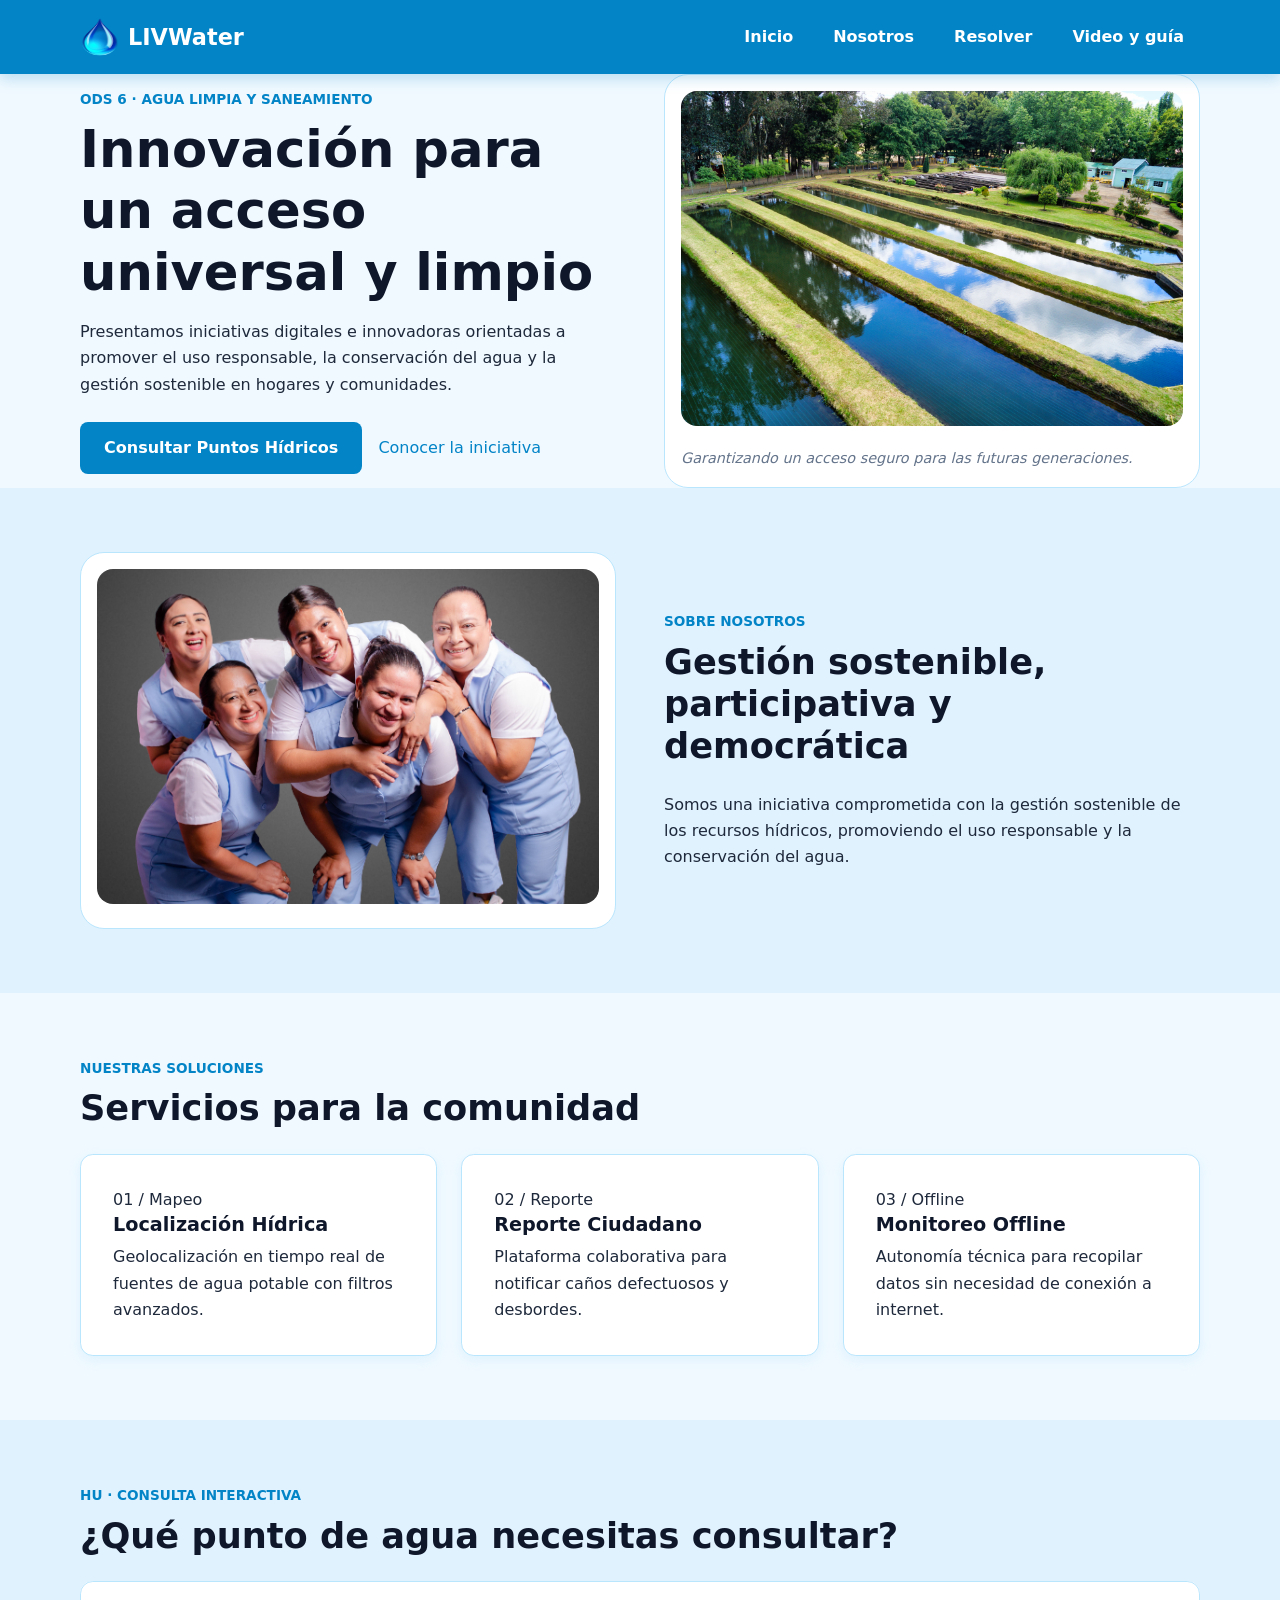
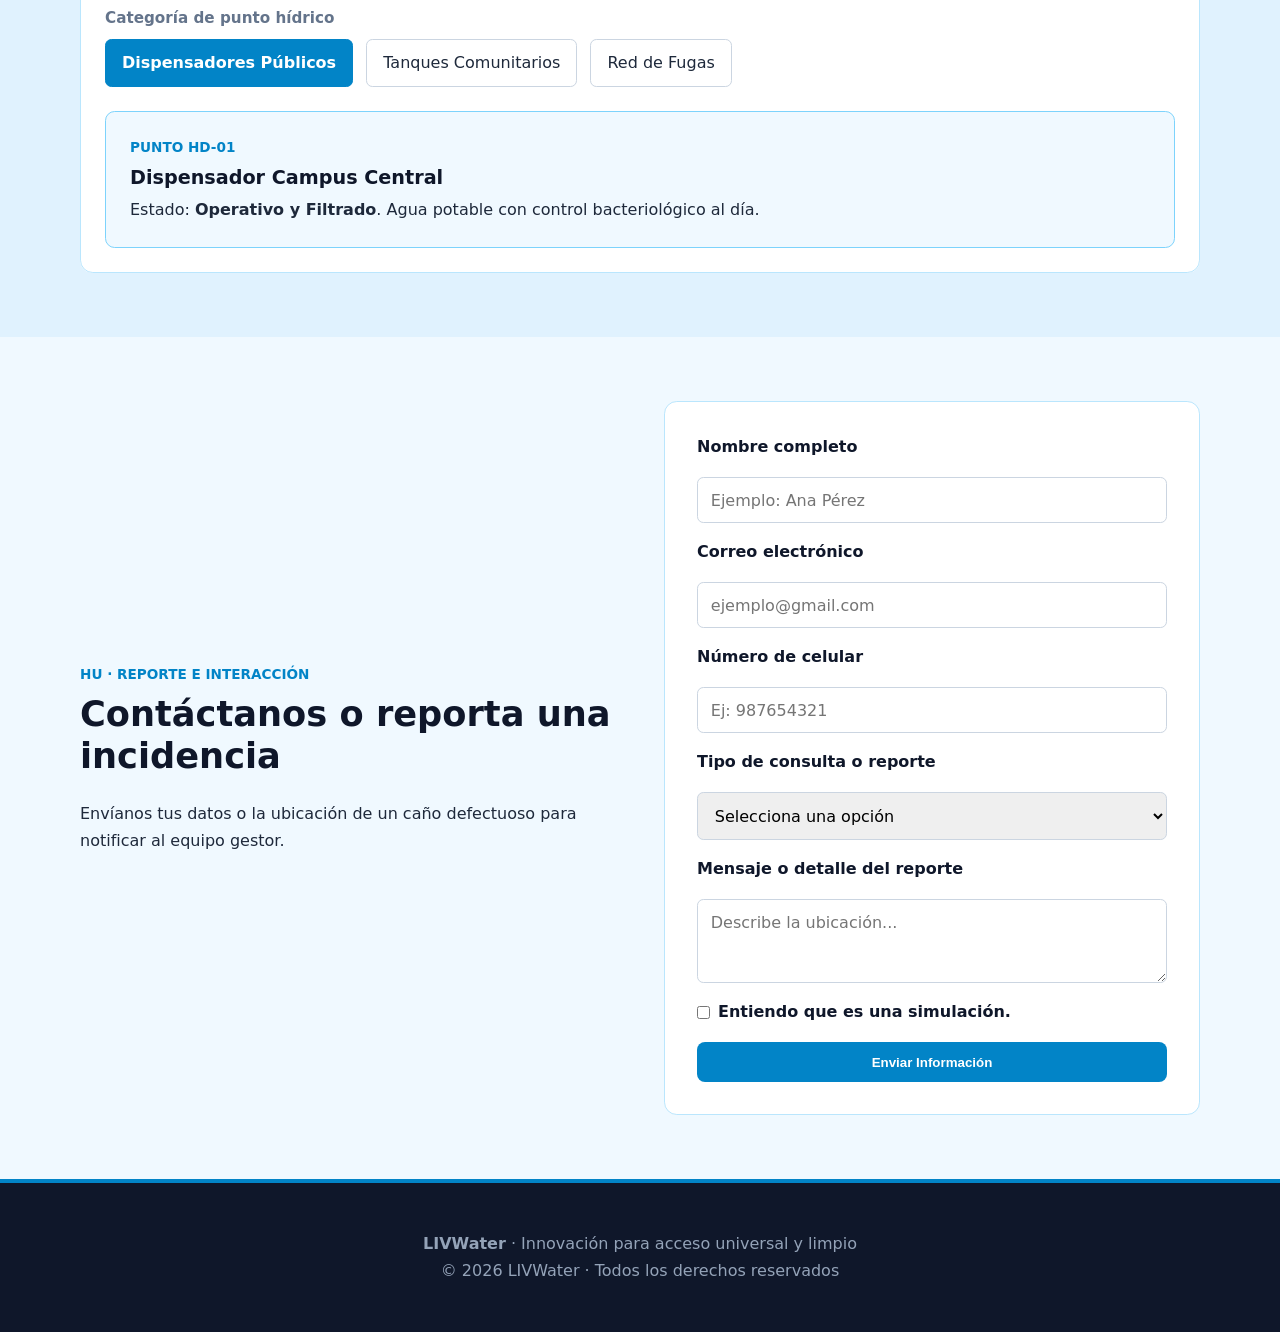
==== index.html @ 2efbfa0b "initial commit" ====
<!DOCTYPE html>
<html lang="es">
<head>
  <meta charset="UTF-8">
  <meta name="viewport" content="width=device-width, initial-scale=1.0">
  <title>Inicio | LIVWater</title>
  <link rel="stylesheet" href="css/estilos.css">
  <link rel="icon" type="image/svg+xml" href="iconos/favicon.svg">
</head>
<body>
<a class="saltar" href="#contenido">Saltar al contenido</a>

<!-- ENCABEZADO CON NAVEGACIÓN Y MENÚ HAMBURGUESA -->
<header class="cabecera">
  <div class="contenedor barra">
    <a class="marca" href="index.html">
      <img src="imagenes/LIVWaterLogo.png" alt="Logotipo de LIVWater" width="42" height="42">LIVWater
    </a>
    
    <!-- Controles para el menú móvil -->
    <input type="checkbox" id="menu-toggle" class="menu-toggle">
    <label for="menu-toggle" class="menu-icono" aria-label="Abrir menú">&#9776;</label>

    <nav aria-label="Navegación principal" class="nav-principal">
      <ul class="menu">
        <li><a href="#inicio">Inicio</a></li>
        <li><a href="#nosotros">Nosotros</a></li>
        <li>
          <details class="desplegable">
            <summary>Resolver</summary>
            <ul class="submenu">
              <li><a href="#servicios">Servicios</a></li>
              <li><a href="#orientador">Consultar Puntos</a></li>
              <li><a href="#contacto">Reportar Fuga</a></li>
            </ul>
          </details>
        </li>
        <li><a href="recursos.html">Video y guía</a></li>
      </ul>
    </nav>
  </div>
</header>

<main id="contenido">
  <!-- SECCIÓN HERO -->
  <section id="inicio" class="hero contenedor dos-columnas" aria-labelledby="titulo">
    <div class="texto-hero">
      <p class="etiqueta">ODS 6 · Agua limpia y saneamiento</p>
      <h1 id="titulo">Innovación para un acceso universal y limpio</h1>
      <p>Presentamos iniciativas digitales e innovadoras orientadas a promover el uso responsable, la conservación del agua y la gestión sostenible en hogares y comunidades.</p>
      <div class="acciones-hero">
        <a class="boton" href="#orientador">Consultar Puntos Hídricos</a>
        <a class="enlace" href="recursos.html">Conocer la iniciativa</a>
      </div>
    </div>
    <figure class="postal">
      <!-- Fallback implementado en CSS por si la imagen no carga -->
      <img class="foto" src="imagenes/ConservacionAgua.jpg" alt="Conservación y uso responsable del agua" width="1000" height="667" loading="lazy">
      <figcaption>Garantizando un acceso seguro para las futuras generaciones.</figcaption>
    </figure>
  </section>

  <!-- SECCIÓN QUIÉNES SOMOS -->
  <section id="nosotros" class="seccion fondo">
    <div class="contenedor dos-columnas">
      <figure class="postal">
        <img class="foto" src="imagenes/Equipo.jpg" alt="Equipo de trabajo en comunidad" width="1000" height="667" loading="lazy">
      </figure>
      <div>
        <p class="etiqueta">Sobre nosotros</p>
        <h2>Gestión sostenible, participativa y democrática</h2>
        <p>Somos una iniciativa comprometida con la gestión sostenible de los recursos hídricos, promoviendo el uso responsable y la conservación del agua.</p>
      </div>
    </div>
  </section>

  <!-- SECCIÓN SERVICIOS -->
  <section id="servicios" class="seccion contenedor">
    <p class="etiqueta">Nuestras soluciones</p>
    <h2>Servicios para la comunidad</h2>
    <div class="tarjetas">
      <article class="tarjeta">
        <span class="numero">01 / Mapeo</span>
        <h3>Localización Hídrica</h3>
        <p>Geolocalización en tiempo real de fuentes de agua potable con filtros avanzados.</p>
      </article>
      <article class="tarjeta">
        <span class="numero">02 / Reporte</span>
        <h3>Reporte Ciudadano</h3>
        <p>Plataforma colaborativa para notificar caños defectuosos y desbordes.</p>
      </article>
      <article class="tarjeta">
        <span class="numero">03 / Offline</span>
        <h3>Monitoreo Offline</h3>
        <p>Autonomía técnica para recopilar datos sin necesidad de conexión a internet.</p>
      </article>
    </div>
  </section>

  <!-- SECCIÓN INTERACTIVA -->
  <section id="orientador" class="seccion fondo">
    <div class="contenedor">
      <p class="etiqueta">HU · Consulta interactiva</p>
      <h2>¿Qué punto de agua necesitas consultar?</h2>
      <fieldset class="orientador">
        
        <div>
          <legend>Categoría de punto hídrico</legend>
        </div>
        
        <input type="radio" name="objeto" id="mochila" value="dispensadores" checked>
        <label for="mochila">Dispensadores Públicos</label>
        
        <input type="radio" name="objeto" id="libreta" value="tanques">
        <label for="libreta">Tanques Comunitarios</label>
        
        <input type="radio" name="objeto" id="abrigo" value="red">
        <label for="abrigo">Red de Fugas</label>

        <div class="resultados">
          <div class="respuesta mochila">
            <p class="etiqueta">Punto HD-01</p>
            <h3>Dispensador Campus Central</h3>
            <p>Estado: <strong>Operativo y Filtrado</strong>. Agua potable con control bacteriológico al día.</p>
          </div>
          <div class="respuesta libreta">
            <p class="etiqueta">Punto HD-02</p>
            <h3>Tanque Comunitario Sector 3</h3>
            <p>Estado: <strong>Abastecido al 85%</strong>. Mantenimiento programado para fin de mes.</p>
          </div>
          <div class="respuesta abrigo">
            <p class="etiqueta">Punto HD-03</p>
            <h3>Reporte de Incidencia en Red</h3>
            <p>Estado: <strong>Fuga Menor Detectada</strong>. Cuadrilla notificada para reparación.</p>
          </div>
        </div>
      </fieldset>
    </div>
  </section>

  <!-- SECCIÓN FORMULARIO -->
  <section id="contacto" class="seccion contenedor">
    <div class="dos-columnas">
      <div>
        <p class="etiqueta">HU · Reporte e interacción</p>
        <h2>Contáctanos o reporta una incidencia</h2>
        <p>Envíanos tus datos o la ubicación de un caño defectuoso para notificar al equipo gestor.</p>
      </div>
      <form id="formularioContacto" action="confirmacion.html" method="get" class="formulario">
        <label for="nombre">Nombre completo</label>
        <input id="nombre" name="nombre" type="text" required maxlength="60" placeholder="Ejemplo: Ana Pérez">
        
        <label for="correo">Correo electrónico</label>
        <input id="correo" name="correo" type="email" required placeholder="ejemplo@gmail.com">
        
        <label for="tel">Número de celular</label>
        <input id="tel" name="tel" type="tel" required placeholder="Ej: 987654321">
        
        <label for="actividad">Tipo de consulta o reporte</label>
        <select id="actividad" name="actividad" required>
          <option value="">Selecciona una opción</option>
          <option value="fuga">Reportar fuga de agua</option>
          <option value="consulta">Consultar punto hídrico</option>
        </select>
        
        <label for="detalle">Mensaje o detalle del reporte</label>
        <textarea id="detalle" name="detalle" required minlength="8" maxlength="240" rows="3" placeholder="Describe la ubicación..."></textarea>
        
        <div class="casilla-aceptar">
          <input id="acepto" name="acepto" type="checkbox" required> 
          <label for="acepto">Entiendo que es una simulación.</label>
        </div>
        
        <button type="submit" class="boton">Enviar Información</button>
      </form>
    </div>
  </section>
</main>

<footer class="pie">
  <div class="contenedor">
    <p><strong>LIVWater</strong> · Innovación para acceso universal y limpio</p>
    <p>© 2026 LIVWater · Todos los derechos reservados</p>
  </div>
</footer>

<script src="js/main.js"></script>
</body>
</html>
---- css/estilos.css ----
/* ==========================================================================
   RESET Y VARIABLES BASE
   ========================================================================== */
* { 
  box-sizing: border-box; 
  margin: 0;
  padding: 0;
}

body { 
  font-family: system-ui, -apple-system, "Segoe UI", Roboto, sans-serif; 
  color: #1e293b; 
  background: #f0f9ff; 
  line-height: 1.65; 
  overflow-x: hidden; 
}

h1, h2, h3 { line-height: 1.2; color: #0f172a; }
h1 { font-size: clamp(2rem, 4vw, 3.2rem); margin-bottom: 1rem; font-weight: 800; }
h2 { font-size: clamp(1.6rem, 3vw, 2.2rem); margin-bottom: 1.5rem; font-weight: 700; }
h3 { font-size: 1.2rem; margin-bottom: 0.5rem; }

a { color: #0284c7; text-decoration: none; }
a:hover { color: #0369a1; text-decoration: underline; }

.contenedor { 
  width: 90%; 
  max-width: 1120px; 
  margin: 0 auto; 
}

.seccion { padding: 4rem 0; }
.fondo { background: #e0f2fe; }
.etiqueta { font-weight: bold; color: #0284c7; text-transform: uppercase; font-size: 0.85rem; display: block; margin-bottom: 0.5rem;}

/* ==========================================================================
   CABECERA Y MENÚ RESPONSIVE
   ========================================================================== */
.cabecera { 
  background: #0284c7; 
  position: sticky; 
  top: 0; 
  z-index: 100; 
  box-shadow: 0 4px 14px rgba(2, 132, 199, 0.25); 
}

.barra { 
  display: flex; 
  align-items: center; 
  justify-content: space-between; 
  padding: 1rem 0; 
}

.marca { color: #fff; font-size: 1.4rem; font-weight: bold; display: flex; align-items: center; gap: 0.5rem; }
.marca img { width: 40px; height: 40px; }

/* Ocultar checkbox y botón de menú en escritorio */
.menu-toggle, .menu-icono { display: none; }

.nav-principal { display: block; }
.menu { display: flex; gap: 0.5rem; list-style: none; align-items: center;}
.menu a, summary { color: #fff; font-weight: 600; padding: 0.5rem 1rem; cursor: pointer; border-radius: 0.4rem; }
.menu a:hover, summary:hover { background: #0369a1; text-decoration: none; }

/* Submenú desplegable */
.desplegable { position: relative; }
summary { list-style: none; }
.submenu { 
  position: absolute; top: 100%; left: 0; background: #fff; 
  padding: 0.5rem; border: 1px solid #bae6fd; border-radius: 0.5rem; 
  box-shadow: 0 8px 24px rgba(0,0,0,0.15); display: none; width: 220px;
}
.desplegable[open] .submenu { display: block; }
.submenu a { color: #0369a1; display: block; padding: 0.6rem; }
.submenu a:hover { background: #f0f9ff; }

/* ==========================================================================
   LAYOUTS: GRID SEGURO
   ========================================================================== */
.dos-columnas { 
  display: grid; 
  grid-template-columns: repeat(2, minmax(0, 1fr)); 
  gap: 3rem; 
  align-items: center; 
}

.tarjetas { 
  display: grid; 
  grid-template-columns: repeat(auto-fit, minmax(280px, 1fr)); 
  gap: 1.5rem; 
}

.tarjeta { 
  background: #fff; padding: 2rem; border: 1px solid #bae6fd; 
  border-radius: 0.8rem; box-shadow: 0 4px 12px rgba(186, 230, 253, 0.3); 
}

/* ==========================================================================
   IMÁGENES (PREVENCIÓN DE RUPTURAS)
   ========================================================================== */
.foto { 
  width: 100%; 
  height: auto; 
  border-radius: 1rem; 
  object-fit: cover;
  background-color: #cbd5e1; 
  min-height: 250px; 
}

.postal { background: #fff; padding: 1rem; border-radius: 1.5rem; border: 1px solid #bae6fd; }
.postal figcaption { margin-top: 0.8rem; font-size: 0.9rem; color: #64748b; font-style: italic; }

/* ==========================================================================
   BOTONES, FORMULARIOS Y COMPONENTES
   ========================================================================== */
.acciones-hero { margin-top: 1.5rem; display: flex; flex-wrap: wrap; gap: 1rem; align-items: center; }

.boton { 
  display: inline-block; background: #0284c7; color: #fff; 
  padding: 0.8rem 1.5rem; border: none; border-radius: 0.5rem; 
  font-weight: bold; cursor: pointer; text-align: center;
}
.boton:hover { background: #0369a1; text-decoration: none; }

.formulario { 
  display: flex; flex-direction: column; gap: 1rem; 
  background: #fff; padding: 2rem; border-radius: 0.8rem; 
  border: 1px solid #bae6fd; 
}

.formulario label { font-weight: bold; color: #0f172a; }
.formulario input, .formulario select, .formulario textarea { 
  width: 100%; padding: 0.8rem; border: 1px solid #cbd5e1; 
  border-radius: 0.4rem; font-family: inherit; font-size: 1rem;
}
.formulario input:focus, .formulario textarea:focus, .formulario select:focus {
  outline: none; border-color: #0284c7; box-shadow: 0 0 0 3px rgba(2, 132, 199, 0.2);
}

.error-input { border-color: #ef4444 !important; background-color: #fef2f2 !important; }
.casilla-aceptar { display: flex; align-items: center; gap: 0.5rem; }
.casilla-aceptar input { width: auto; accent-color: #0284c7; }

/* ==========================================================================
   ORIENTADOR INTERACTIVO
   ========================================================================== */
.orientador { 
  border: 1px solid #bae6fd; 
  padding: 1.5rem; 
  background: #fff; 
  border-radius: 0.8rem; 
}

.orientador legend {
  padding: 2 2rem;
  color: #64748b;
  font-weight: 600;
  font-size: 0.95rem;
}

.orientador input[type="radio"] { 
  display: none; 
}

.orientador label { 
  display: inline-block;
  padding: 0.6rem 1rem; 
  margin: 0.5rem 0.5rem 0.5rem 0; 
  border: 1px solid #cbd5e1; 
  border-radius: 0.4rem; 
  cursor: pointer; 
  transition: all 0.2s;
}

.orientador input[type="radio"]:checked + label { 
  background: #0284c7; 
  color: #fff; 
  border-color: #0284c7; 
  font-weight: bold; 
}

.resultados { 
  background: #f0f9ff; 
  padding: 1.5rem; 
  border: 1px solid #7dd3fc; 
  border-radius: 0.6rem; 
  margin-top: 1rem; 
}

.respuesta { display: none; }

#mochila:checked ~ .resultados .mochila,
#libreta:checked ~ .resultados .libreta,
#abrigo:checked ~ .resultados .abrigo { display: block; }

/* ==========================================================================
   PIE DE PÁGINA
   ========================================================================== */
.pie { background: #0f172a; color: #94a3b8; padding: 3rem 0; border-top: 4px solid #0284c7; text-align: center; }
.saltar { position: absolute; top: -999px; left: -999px; }

/* ==========================================================================
   MEDIA QUERIES (TABLETS Y MÓVILES)
   ========================================================================== */
@media screen and (max-width: 900px) {
  .dos-columnas { gap: 2rem; }
}

@media screen and (max-width: 768px) {
  /* Cambio de layout principal a 1 columna */
  .dos-columnas { grid-template-columns: 1fr; }
  .seccion { padding: 3rem 0; }
  
  /* Menú Hamburguesa */
  .menu-icono { display: block; color: white; font-size: 1.8rem; cursor: pointer; user-select: none; }
  .nav-principal { 
    display: none; 
    width: 100%; 
    margin-top: 1rem;
  }
  
  .menu-toggle:checked ~ .nav-principal { display: block; }
  
  .menu { flex-direction: column; align-items: stretch; gap: 0; }
  .menu a, summary { 
    border-radius: 0; 
    border-bottom: 1px solid #0369a1; 
    padding: 1rem 0.5rem;
  }
  
  /* Ajuste del submenú en móvil */
  .submenu { 
    position: static; 
    width: 100%; 
    box-shadow: none; 
    border: none; 
    border-left: 3px solid #bae6fd;
    background: transparent;
    padding-left: 1rem;
    margin-top: 0.5rem;
  }
  .submenu a { color: #e0f2fe; border-bottom: none; padding: 0.5rem; }
  .submenu a:hover { background: rgba(255,255,255,0.1); color: #fff;}
}
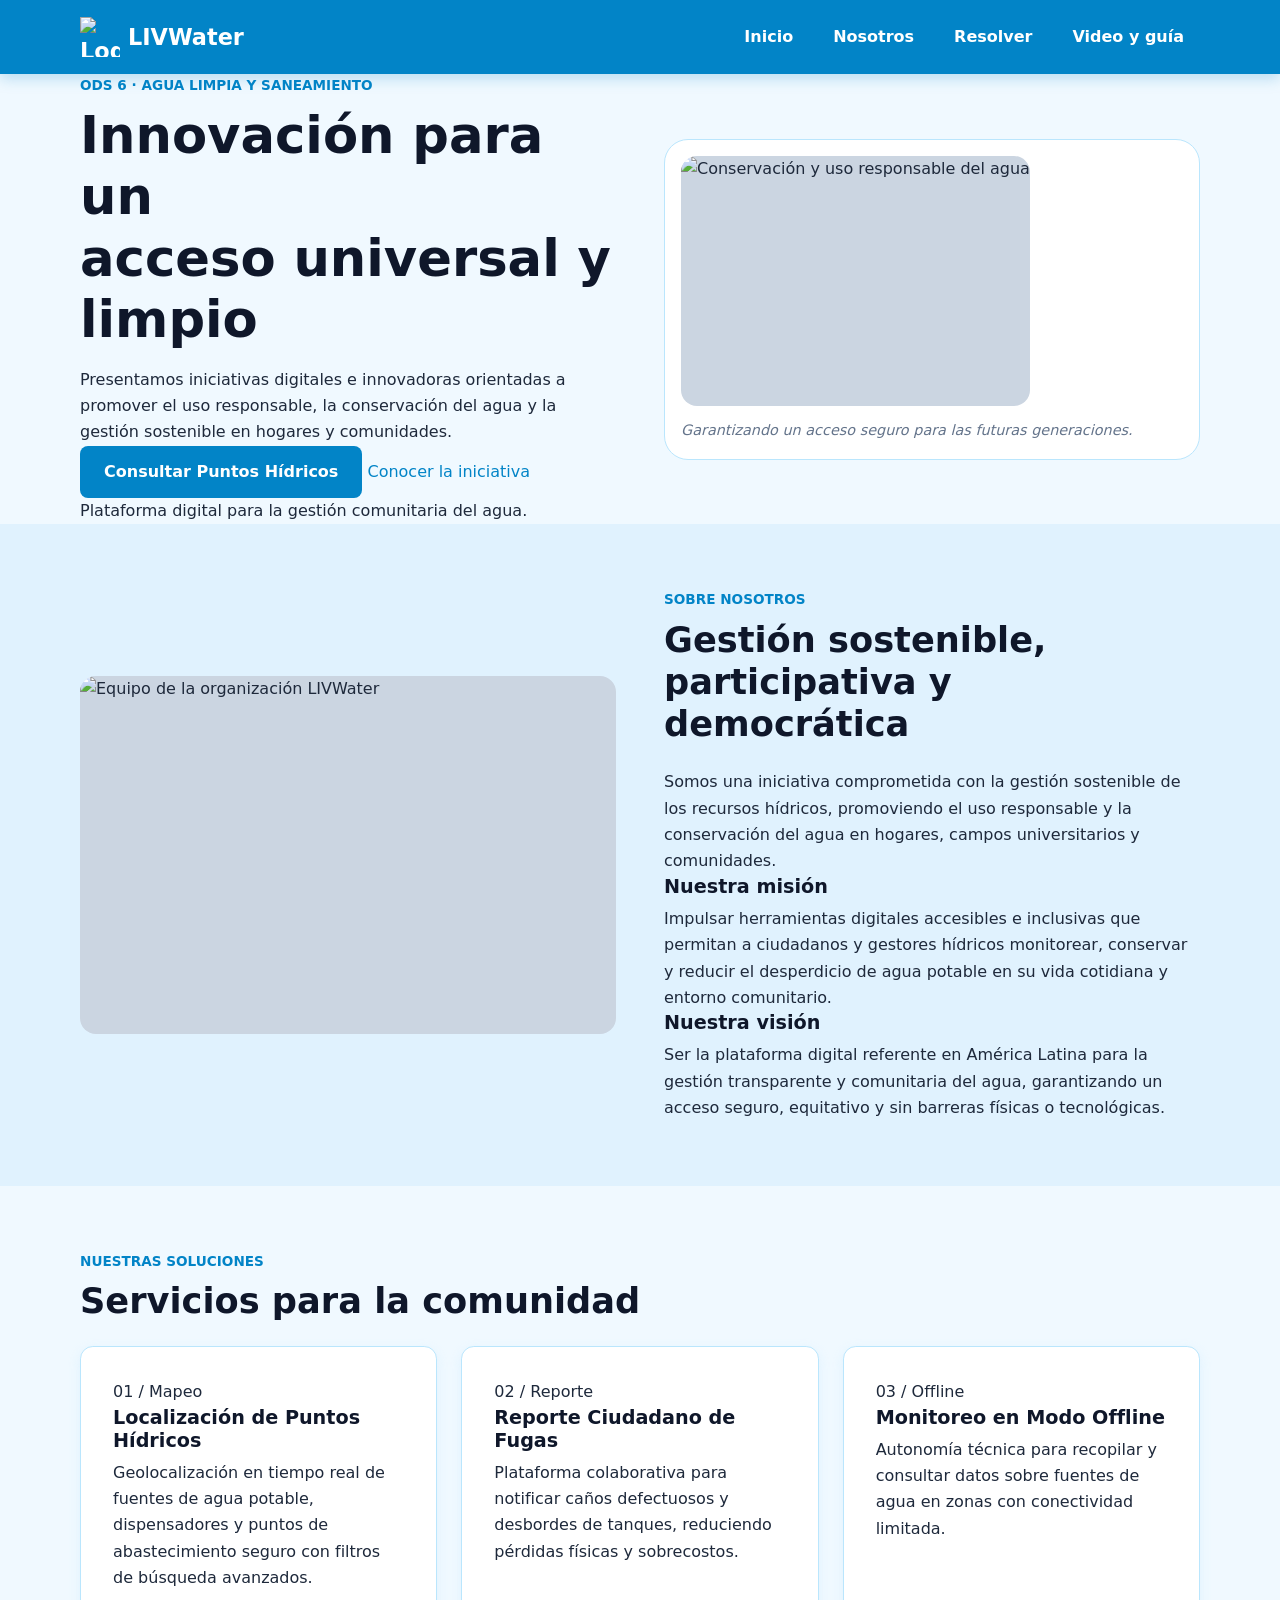
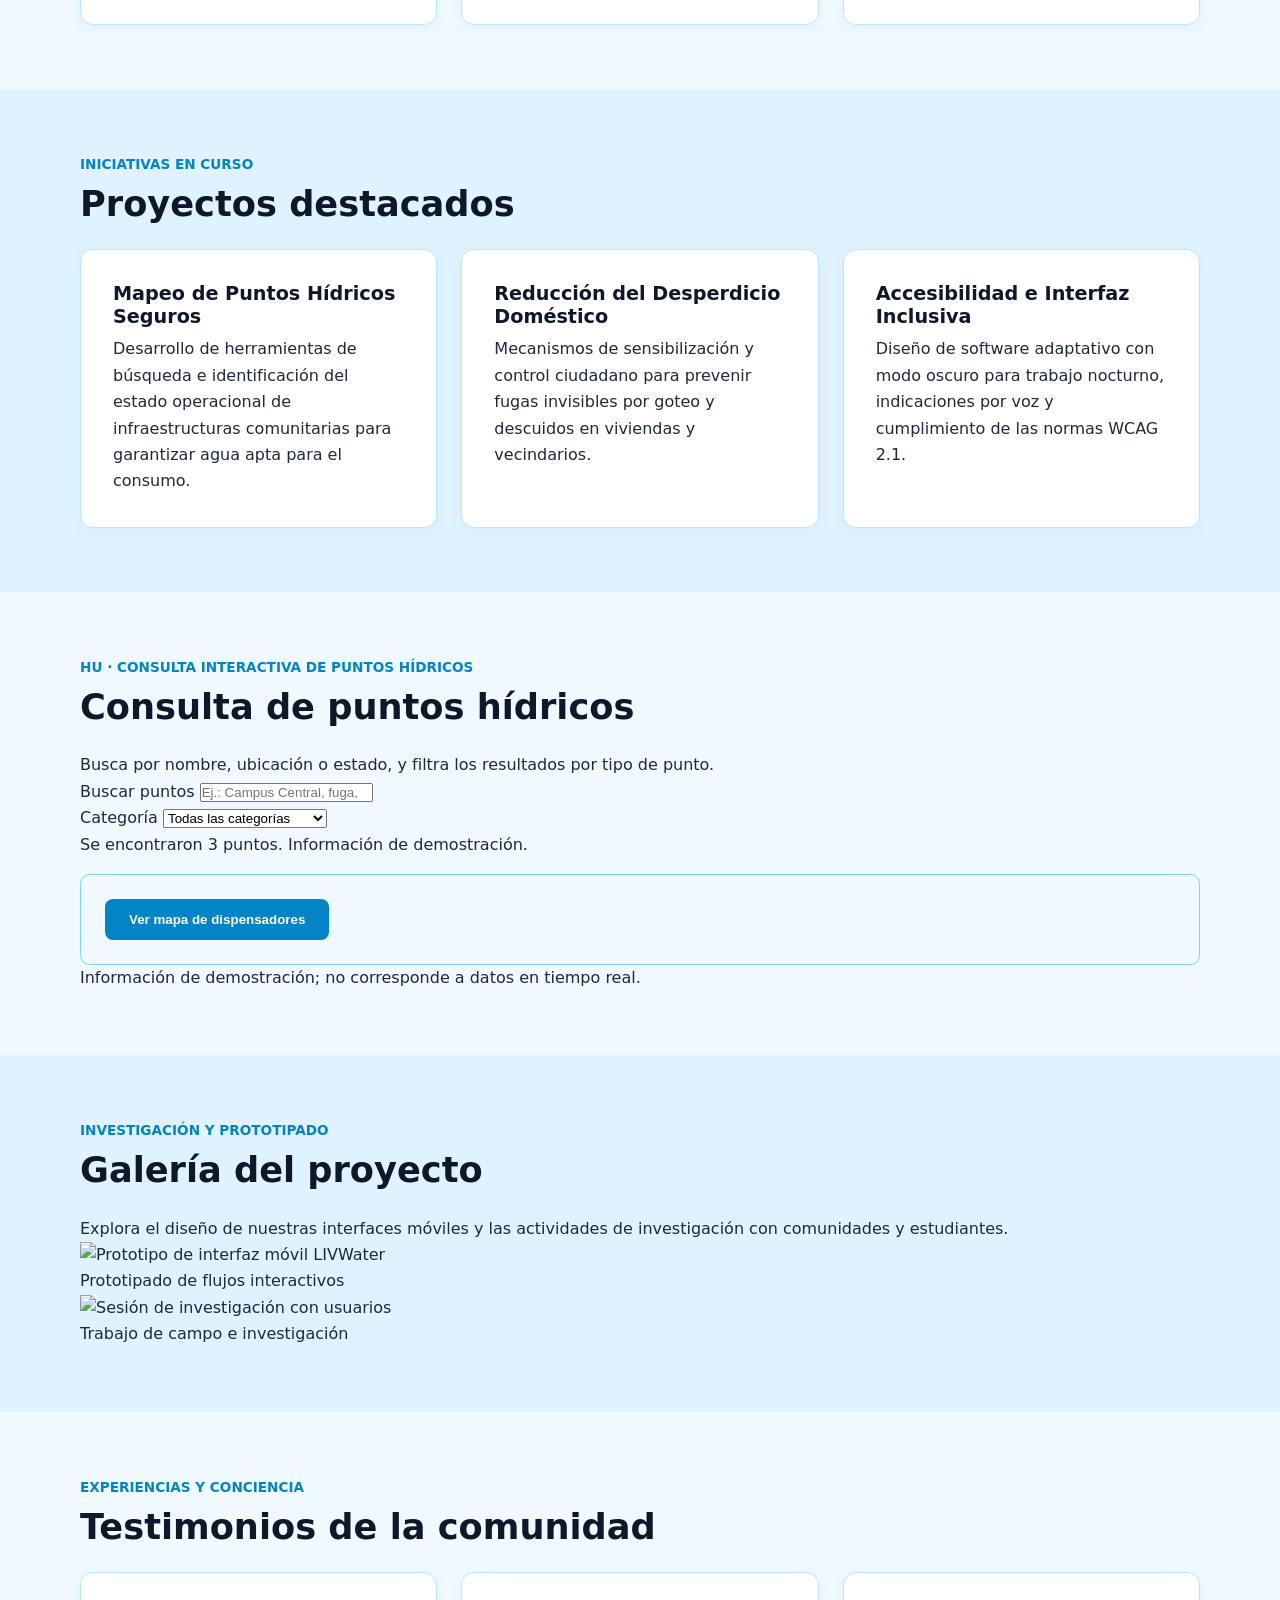
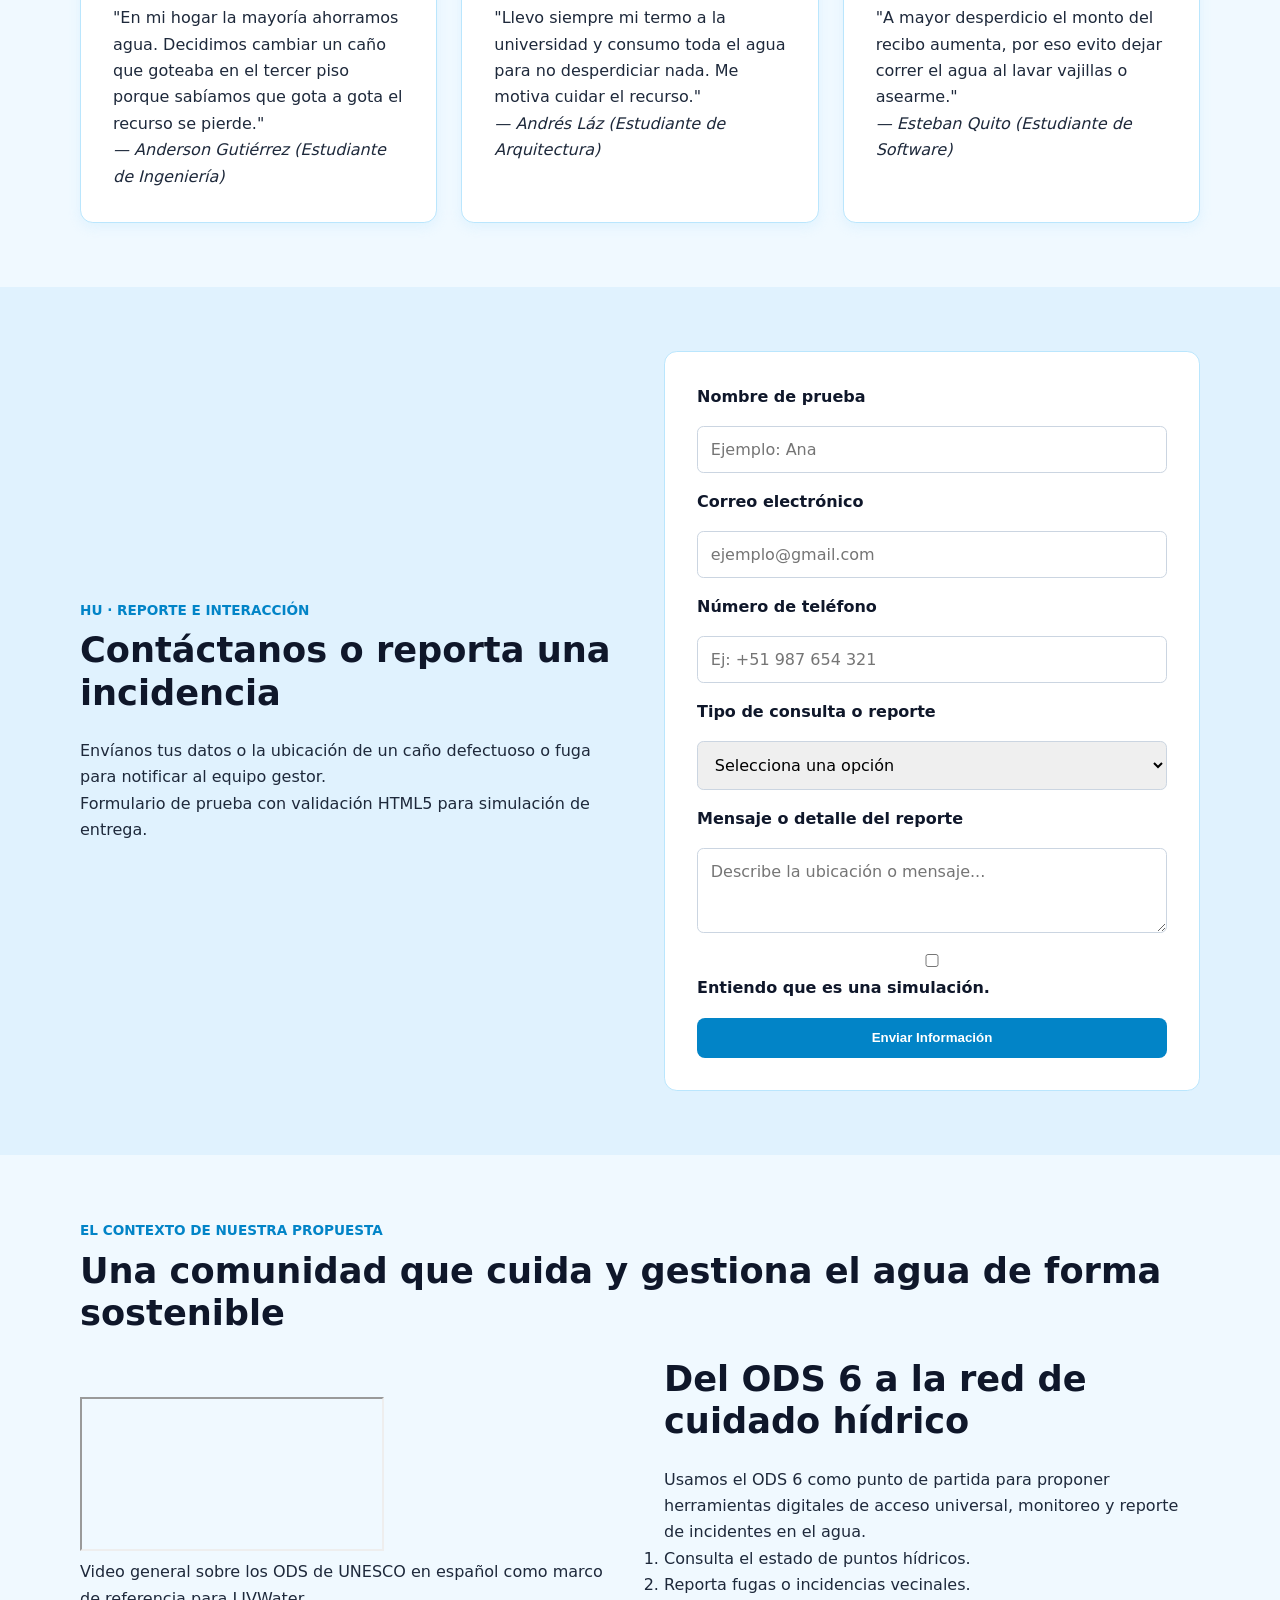
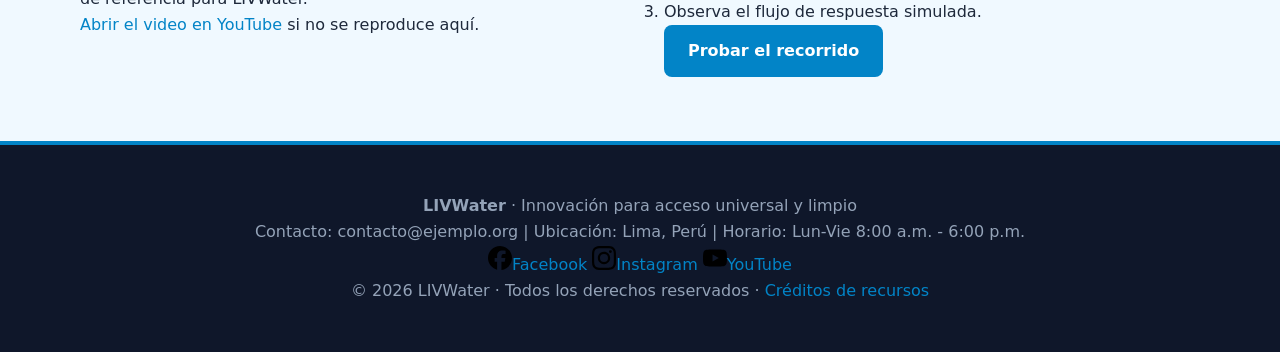
==== commit cc670204: "Add files via upload" ====
--- a/index.html
+++ b/index.html
@@ -6,32 +6,29 @@
   <title>Inicio | LIVWater</title>
   <link rel="stylesheet" href="css/estilos.css">
   <link rel="icon" type="image/svg+xml" href="iconos/favicon.svg">
+  <script src="consulta-puntos.js" defer></script>
 </head>
 <body>
 <a class="saltar" href="#contenido">Saltar al contenido</a>
 
-<!-- ENCABEZADO CON NAVEGACIÓN Y MENÚ HAMBURGUESA -->
+<!-- ENCABEZADO CON NAVEGACIÓN Y DESPLEGABLE -->
 <header class="cabecera">
   <div class="contenedor barra">
     <a class="marca" href="index.html">
-      <img src="imagenes/LIVWaterLogo.png" alt="Logotipo de LIVWater" width="42" height="42">LIVWater
+      <img src="iconos/Liwatericon.png" alt="Logotipo de LIVWater" width="150" height="150">LIVWater
     </a>
-    
-    <!-- Controles para el menú móvil -->
-    <input type="checkbox" id="menu-toggle" class="menu-toggle">
-    <label for="menu-toggle" class="menu-icono" aria-label="Abrir menú">&#9776;</label>
-
-    <nav aria-label="Navegación principal" class="nav-principal">
+    <nav aria-label="Navegación principal">
       <ul class="menu">
-        <li><a href="#inicio">Inicio</a></li>
-        <li><a href="#nosotros">Nosotros</a></li>
+        <li><a href="index.html#inicio">Inicio</a></li>
+        <li><a href="index.html#nosotros">Nosotros</a></li>
         <li>
           <details class="desplegable">
             <summary>Resolver</summary>
             <ul class="submenu">
-              <li><a href="#servicios">Servicios</a></li>
-              <li><a href="#orientador">Consultar Puntos</a></li>
-              <li><a href="#contacto">Reportar Fuga</a></li>
+              <li><a href="index.html#servicios">Servicios</a></li>
+              <li><a href="index.html#proyectos">Proyectos</a></li>
+              <li><a href="index.html#orientador">Consultar Puntos</a></li>
+              <li><a href="index.html#contacto">Reportar Fuga</a></li>
             </ul>
           </details>
         </li>
@@ -42,20 +39,18 @@
 </header>
 
 <main id="contenido">
-  <!-- SECCIÓN HERO -->
+  <!-- SECCIÓN HERO (PRESENTACIÓN) -->
   <section id="inicio" class="hero contenedor dos-columnas" aria-labelledby="titulo">
-    <div class="texto-hero">
+    <div>
       <p class="etiqueta">ODS 6 · Agua limpia y saneamiento</p>
-      <h1 id="titulo">Innovación para un acceso universal y limpio</h1>
+      <h1 id="titulo">Innovación para un<br>acceso universal y limpio</h1>
       <p>Presentamos iniciativas digitales e innovadoras orientadas a promover el uso responsable, la conservación del agua y la gestión sostenible en hogares y comunidades.</p>
-      <div class="acciones-hero">
-        <a class="boton" href="#orientador">Consultar Puntos Hídricos</a>
-        <a class="enlace" href="recursos.html">Conocer la iniciativa</a>
-      </div>
+      <a class="boton" href="#orientador">Consultar Puntos Hídricos</a>
+      <a class="enlace" href="recursos.html">Conocer la iniciativa</a>
+      <p class="nota">Plataforma digital para la gestión comunitaria del agua.</p>
     </div>
     <figure class="postal">
-      <!-- Fallback implementado en CSS por si la imagen no carga -->
-      <img class="foto" src="imagenes/ConservacionAgua.jpg" alt="Conservación y uso responsable del agua" width="1000" height="667" loading="lazy">
+      <img class="foto" src="imagenes/lugaracopio.jpg" alt="Conservación y uso responsable del agua" width="1000" height="667">
       <figcaption>Garantizando un acceso seguro para las futuras generaciones.</figcaption>
     </figure>
   </section>
@@ -63,13 +58,17 @@
   <!-- SECCIÓN QUIÉNES SOMOS -->
   <section id="nosotros" class="seccion fondo">
     <div class="contenedor dos-columnas">
-      <figure class="postal">
-        <img class="foto" src="imagenes/Equipo.jpg" alt="Equipo de trabajo en comunidad" width="1000" height="667" loading="lazy">
-      </figure>
+      <img class="foto" src="imagenes/feria.jpg" alt="Equipo de la organización LIVWater" width="1000" height="667" loading="lazy">
       <div>
         <p class="etiqueta">Sobre nosotros</p>
         <h2>Gestión sostenible, participativa y democrática</h2>
-        <p>Somos una iniciativa comprometida con la gestión sostenible de los recursos hídricos, promoviendo el uso responsable y la conservación del agua.</p>
+        <p>Somos una iniciativa comprometida con la gestión sostenible de los recursos hídricos, promoviendo el uso responsable y la conservación del agua en hogares, campos universitarios y comunidades.</p>
+        
+        <h3>Nuestra misión</h3>
+        <p>Impulsar herramientas digitales accesibles e inclusivas que permitan a ciudadanos y gestores hídricos monitorear, conservar y reducir el desperdicio de agua potable en su vida cotidiana y entorno comunitario.</p>
+        
+        <h3>Nuestra visión</h3>
+        <p>Ser la plataforma digital referente en América Latina para la gestión transparente y comunitaria del agua, garantizando un acceso seguro, equitativo y sin barreras físicas o tecnológicas.</p>
       </div>
     </div>
   </section>
@@ -81,93 +80,168 @@
     <div class="tarjetas">
       <article class="tarjeta">
         <span class="numero">01 / Mapeo</span>
-        <h3>Localización Hídrica</h3>
-        <p>Geolocalización en tiempo real de fuentes de agua potable con filtros avanzados.</p>
+        <h3>Localización de Puntos Hídricos</h3>
+        <p>Geolocalización en tiempo real de fuentes de agua potable, dispensadores y puntos de abastecimiento seguro con filtros de búsqueda avanzados.</p>
       </article>
       <article class="tarjeta">
         <span class="numero">02 / Reporte</span>
-        <h3>Reporte Ciudadano</h3>
-        <p>Plataforma colaborativa para notificar caños defectuosos y desbordes.</p>
+        <h3>Reporte Ciudadano de Fugas</h3>
+        <p>Plataforma colaborativa para notificar caños defectuosos y desbordes de tanques, reduciendo pérdidas físicas y sobrecostos.</p>
       </article>
       <article class="tarjeta">
         <span class="numero">03 / Offline</span>
-        <h3>Monitoreo Offline</h3>
-        <p>Autonomía técnica para recopilar datos sin necesidad de conexión a internet.</p>
-      </article>
-    </div>
-  </section>
-
-  <!-- SECCIÓN INTERACTIVA -->
-  <section id="orientador" class="seccion fondo">
+        <h3>Monitoreo en Modo Offline</h3>
+        <p>Autonomía técnica para recopilar y consultar datos sobre fuentes de agua en zonas con conectividad limitada.</p>
+      </article>
+    </div>
+  </section>
+
+  <!-- SECCIÓN PROYECTOS -->
+  <section id="proyectos" class="seccion fondo">
     <div class="contenedor">
-      <p class="etiqueta">HU · Consulta interactiva</p>
-      <h2>¿Qué punto de agua necesitas consultar?</h2>
-      <fieldset class="orientador">
-        
-        <div>
-          <legend>Categoría de punto hídrico</legend>
-        </div>
-        
-        <input type="radio" name="objeto" id="mochila" value="dispensadores" checked>
-        <label for="mochila">Dispensadores Públicos</label>
-        
-        <input type="radio" name="objeto" id="libreta" value="tanques">
-        <label for="libreta">Tanques Comunitarios</label>
-        
-        <input type="radio" name="objeto" id="abrigo" value="red">
-        <label for="abrigo">Red de Fugas</label>
-
-        <div class="resultados">
-          <div class="respuesta mochila">
-            <p class="etiqueta">Punto HD-01</p>
-            <h3>Dispensador Campus Central</h3>
-            <p>Estado: <strong>Operativo y Filtrado</strong>. Agua potable con control bacteriológico al día.</p>
-          </div>
-          <div class="respuesta libreta">
-            <p class="etiqueta">Punto HD-02</p>
-            <h3>Tanque Comunitario Sector 3</h3>
-            <p>Estado: <strong>Abastecido al 85%</strong>. Mantenimiento programado para fin de mes.</p>
-          </div>
-          <div class="respuesta abrigo">
-            <p class="etiqueta">Punto HD-03</p>
-            <h3>Reporte de Incidencia en Red</h3>
-            <p>Estado: <strong>Fuga Menor Detectada</strong>. Cuadrilla notificada para reparación.</p>
-          </div>
-        </div>
-      </fieldset>
-    </div>
-  </section>
-
-  <!-- SECCIÓN FORMULARIO -->
-  <section id="contacto" class="seccion contenedor">
-    <div class="dos-columnas">
+      <p class="etiqueta">Iniciativas en curso</p>
+      <h2>Proyectos destacados</h2>
+      <div class="tarjetas">
+        <article class="tarjeta">
+          <h3>Mapeo de Puntos Hídricos Seguros</h3>
+          <p>Desarrollo de herramientas de búsqueda e identificación del estado operacional de infraestructuras comunitarias para garantizar agua apta para el consumo.</p>
+        </article>
+        <article class="tarjeta">
+          <h3>Reducción del Desperdicio Doméstico</h3>
+          <p>Mecanismos de sensibilización y control ciudadano para prevenir fugas invisibles por goteo y descuidos en viviendas y vecindarios.</p>
+        </article>
+        <article class="tarjeta">
+          <h3>Accesibilidad e Interfaz Inclusiva</h3>
+          <p>Diseño de software adaptativo con modo oscuro para trabajo nocturno, indicaciones por voz y cumplimiento de las normas WCAG 2.1.</p>
+        </article>
+      </div>
+    </div>
+  </section>
+
+  <!-- SECCIÓN INTERACTIVA (SIMULACIÓN DE SOLUCIÓN) -->
+  <section id="orientador" class="seccion contenedor">
+    <p class="etiqueta">HU · Consulta interactiva de puntos hídricos</p>
+    <h2>Consulta de puntos hídricos</h2>
+    <p>Busca por nombre, ubicación o estado, y filtra los resultados por tipo de punto.</p>
+
+    <div class="filtros-puntos">
+      <div>
+        <label for="buscar-punto">Buscar puntos</label>
+        <input id="buscar-punto" type="search" placeholder="Ej.: Campus Central, fuga, operativo" autocomplete="off">
+      </div>
+      <div>
+        <label for="filtro-categoria">Categoría</label>
+        <select id="filtro-categoria">
+          <option value="todos">Todas las categorías</option>
+          <option value="dispensador">Dispensadores públicos</option>
+          <option value="tanque">Tanques comunitarios</option>
+          <option value="red">Red de riego y fugas</option>
+        </select>
+      </div>
+    </div>
+
+    <p id="estado-consulta" class="nota" aria-live="polite">Mostrando 3 puntos de demostración.</p>
+    <div id="resultados-puntos" class="resultados" aria-label="Resultados de puntos hídricos">
+      <article class="respuesta" data-categoria="dispensador">
+        <p class="etiqueta">Punto HD-01 · Dispensador público</p>
+        <h3>Dispensador Campus Central</h3>
+        <p>Ubicación: Campus Central.</p>
+        <p>Estado: <strong>Operativo y filtrado</strong>. Agua potable con control bacteriológico al día; ubicación limpia y accesible.</p>
+      </article>
+      <button id="mostrar-mapa" class="boton" type="button" aria-controls="mapa-puntos" aria-expanded="false" hidden>Ver mapa de dispensadores</button>
+      <figure id="mapa-puntos" class="mapa-puntos" hidden>
+        <img src="imagenes/mapa.png" alt="Mapa ilustrativo con tres marcadores de ubicaciones de puntos hídricos" loading="lazy">
+        <figcaption>Mapa ilustrativo de ubicaciones de puntos hídricos.</figcaption>
+      </figure>
+      <article class="respuesta" data-categoria="tanque">
+        <p class="etiqueta">Punto HD-02 · Tanque comunitario</p>
+        <h3>Tanque Comunitario Sector 3</h3>
+        <p>Ubicación: Sector 3.</p>
+        <p>Estado: <strong>Abastecido al 85 %</strong>. Mantenimiento programado para fin de mes. Agua no tratada: hervir antes de consumir.</p>
+      </article>
+      <article class="respuesta" data-categoria="red">
+        <p class="etiqueta">Punto HD-03 · Red de riego y fugas</p>
+        <h3>Reporte de Incidencia en Red</h3>
+        <p>Ubicación: zona vecinal.</p>
+        <p>Estado: <strong>Fuga menor detectada</strong>. Incidencia registrada; cuadrilla notificada para reparación.</p>
+        <a class="boton" href="#contacto">Reportar una incidencia</a>
+      </article>
+      <p id="sin-resultados" class="nota" hidden>No se encontraron puntos con esos criterios. Prueba otra búsqueda o categoría.</p>
+    </div>
+    <p class="nota">Información de demostración; no corresponde a datos en tiempo real.</p>
+  </section>
+
+  <!-- SECCIÓN GALERÍA -->
+  <section id="galeria" class="seccion fondo">
+    <div class="contenedor">
+      <p class="etiqueta">Investigación y prototipado</p>
+      <h2>Galería del proyecto</h2>
+      <p>Explora el diseño de nuestras interfaces móviles y las actividades de investigación con comunidades y estudiantes.</p>
+      <div class="galeria">
+        <figure>
+          <img src="imagenes/galeria1.png" alt="Prototipo de interfaz móvil LIVWater" width="1000" height="667" loading="lazy">
+          <figcaption>Prototipado de flujos interactivos</figcaption>
+        </figure>
+        <figure>
+          <img src="imagenes/galeria2.png" alt="Sesión de investigación con usuarios" width="1000" height="667" loading="lazy">
+          <figcaption>Trabajo de campo e investigación</figcaption>
+        </figure>
+      </div>
+    </div>
+  </section>
+
+  <!-- SECCIÓN TESTIMONIOS -->
+  <section id="testimonios" class="seccion contenedor">
+    <p class="etiqueta">Experiencias y conciencia</p>
+    <h2>Testimonios de la comunidad</h2>
+    <div class="tarjetas">
+      <blockquote class="tarjeta">
+        <p>"En mi hogar la mayoría ahorramos agua. Decidimos cambiar un caño que goteaba en el tercer piso porque sabíamos que gota a gota el recurso se pierde."</p>
+        <cite>— Anderson Gutiérrez (Estudiante de Ingeniería)</cite>
+      </blockquote>
+      <blockquote class="tarjeta">
+        <p>"Llevo siempre mi termo a la universidad y consumo toda el agua para no desperdiciar nada. Me motiva cuidar el recurso."</p>
+        <cite>— Andrés Láz (Estudiante de Arquitectura)</cite>
+      </blockquote>
+      <blockquote class="tarjeta">
+        <p>"A mayor desperdicio el monto del recibo aumenta, por eso evito dejar correr el agua al lavar vajillas o asearme."</p>
+        <cite>— Esteban Quito (Estudiante de Software)</cite>
+      </blockquote>
+    </div>
+  </section>
+
+  <!-- SECCIÓN CONTÁCTANOS (FORMULARIO) -->
+  <section id="contacto" class="seccion fondo">
+    <div class="contenedor dos-columnas">
       <div>
         <p class="etiqueta">HU · Reporte e interacción</p>
         <h2>Contáctanos o reporta una incidencia</h2>
-        <p>Envíanos tus datos o la ubicación de un caño defectuoso para notificar al equipo gestor.</p>
-      </div>
-      <form id="formularioContacto" action="confirmacion.html" method="get" class="formulario">
-        <label for="nombre">Nombre completo</label>
-        <input id="nombre" name="nombre" type="text" required maxlength="60" placeholder="Ejemplo: Ana Pérez">
+        <p>Envíanos tus datos o la ubicación de un caño defectuoso o fuga para notificar al equipo gestor.</p>
+        <p class="nota">Formulario de prueba con validación HTML5 para simulación de entrega.</p>
+      </div>
+      <form action="confirmacion.html" method="get" class="formulario">
+        <label for="nombre">Nombre de prueba</label>
+        <input id="nombre" type="text" required maxlength="60" placeholder="Ejemplo: Ana" autocomplete="off">
         
         <label for="correo">Correo electrónico</label>
-        <input id="correo" name="correo" type="email" required placeholder="ejemplo@gmail.com">
-        
-        <label for="tel">Número de celular</label>
-        <input id="tel" name="tel" type="tel" required placeholder="Ej: 987654321">
+        <input id="correo" type="email" required placeholder="ejemplo@gmail.com" autocomplete="off">
+        
+        <label for="tel">Número de teléfono</label>
+        <input id="tel" type="tel" required placeholder="Ej: +51 987 654 321" autocomplete="off">
         
         <label for="actividad">Tipo de consulta o reporte</label>
-        <select id="actividad" name="actividad" required>
+        <select id="actividad" required>
           <option value="">Selecciona una opción</option>
-          <option value="fuga">Reportar fuga de agua</option>
-          <option value="consulta">Consultar punto hídrico</option>
+          <option>Reportar fuga de agua</option>
+          <option>Consultar punto hídrico</option>
+          <option>Unirse como voluntario</option>
         </select>
         
         <label for="detalle">Mensaje o detalle del reporte</label>
-        <textarea id="detalle" name="detalle" required minlength="8" maxlength="240" rows="3" placeholder="Describe la ubicación..."></textarea>
-        
-        <div class="casilla-aceptar">
-          <input id="acepto" name="acepto" type="checkbox" required> 
+        <textarea id="detalle" required minlength="8" maxlength="240" rows="3" placeholder="Describe la ubicación o mensaje..."></textarea>
+        
+        <div>
+          <input id="acepto" type="checkbox" required> 
           <label for="acepto">Entiendo que es una simulación.</label>
         </div>
         
@@ -175,15 +249,49 @@
       </form>
     </div>
   </section>
+
+  <section class="seccion contenedor" aria-labelledby="video-titulo">
+    <p class="etiqueta">El contexto de nuestra propuesta</p>
+    <h2>Una comunidad que cuida y gestiona el agua de forma sostenible</h2>
+    <div class="dos-columnas">
+      <div>
+        <iframe
+          class="video"
+          src="https://www.youtube.com/embed/gQBJfYlDOvA"
+          title="Objetivos de Desarrollo Sostenible"
+          referrerpolicy="strict-origin-when-cross-origin"
+          allow="accelerometer; autoplay; clipboard-write; encrypted-media; gyroscope; picture-in-picture"
+          allowfullscreen>
+        </iframe>
+        <p class="nota">Video general sobre los ODS de UNESCO en español como marco de referencia para LIVWater.</p>
+        <p><a href="https://www.youtube.com/watch?v=MCKH5xk8X-g" target="_blank" rel="noopener noreferrer">Abrir el video en YouTube</a> si no se reproduce aquí.</p>
+      </div>
+      <div>
+        <h2 id="video-titulo">Del ODS 6 a la red de cuidado hídrico</h2>
+        <p>Usamos el ODS 6 como punto de partida para proponer herramientas digitales de acceso universal, monitoreo y reporte de incidentes en el agua.</p>
+        <ol>
+          <li>Consulta el estado de puntos hídricos.</li>
+          <li>Reporta fugas o incidencias vecinales.</li>
+          <li>Observa el flujo de respuesta simulada.</li>
+        </ol>
+        <a class="boton" href="#orientador">Probar el recorrido</a>
+      </div>
+    </div>
+  </section>
 </main>
 
+<!-- PIE DE PÁGINA -->
 <footer class="pie">
   <div class="contenedor">
     <p><strong>LIVWater</strong> · Innovación para acceso universal y limpio</p>
-    <p>© 2026 LIVWater · Todos los derechos reservados</p>
+    <p>Contacto: contacto@ejemplo.org | Ubicación: Lima, Perú | Horario: Lun-Vie 8:00 a.m. - 6:00 p.m.</p>
+    <nav class="redes" aria-label="Redes sociales de la organización">
+      <a href="https://www.facebook.com/" target="_blank" rel="noopener noreferrer"><img src="iconos/facebook.svg" alt="" width="24" height="24">Facebook</a>
+      <a href="https://www.instagram.com/" target="_blank" rel="noopener noreferrer"><img src="iconos/instagram.svg" alt="" width="24" height="24">Instagram</a>
+      <a href="https://www.youtube.com/" target="_blank" rel="noopener noreferrer"><img src="iconos/youtube.svg" alt="" width="24" height="24">YouTube</a>
+    </nav>
+    <p>© 2026 LIVWater · Todos los derechos reservados · <a href="FUENTES.txt">Créditos de recursos</a></p>
   </div>
 </footer>
-
-<script src="js/main.js"></script>
 </body>
 </html>
